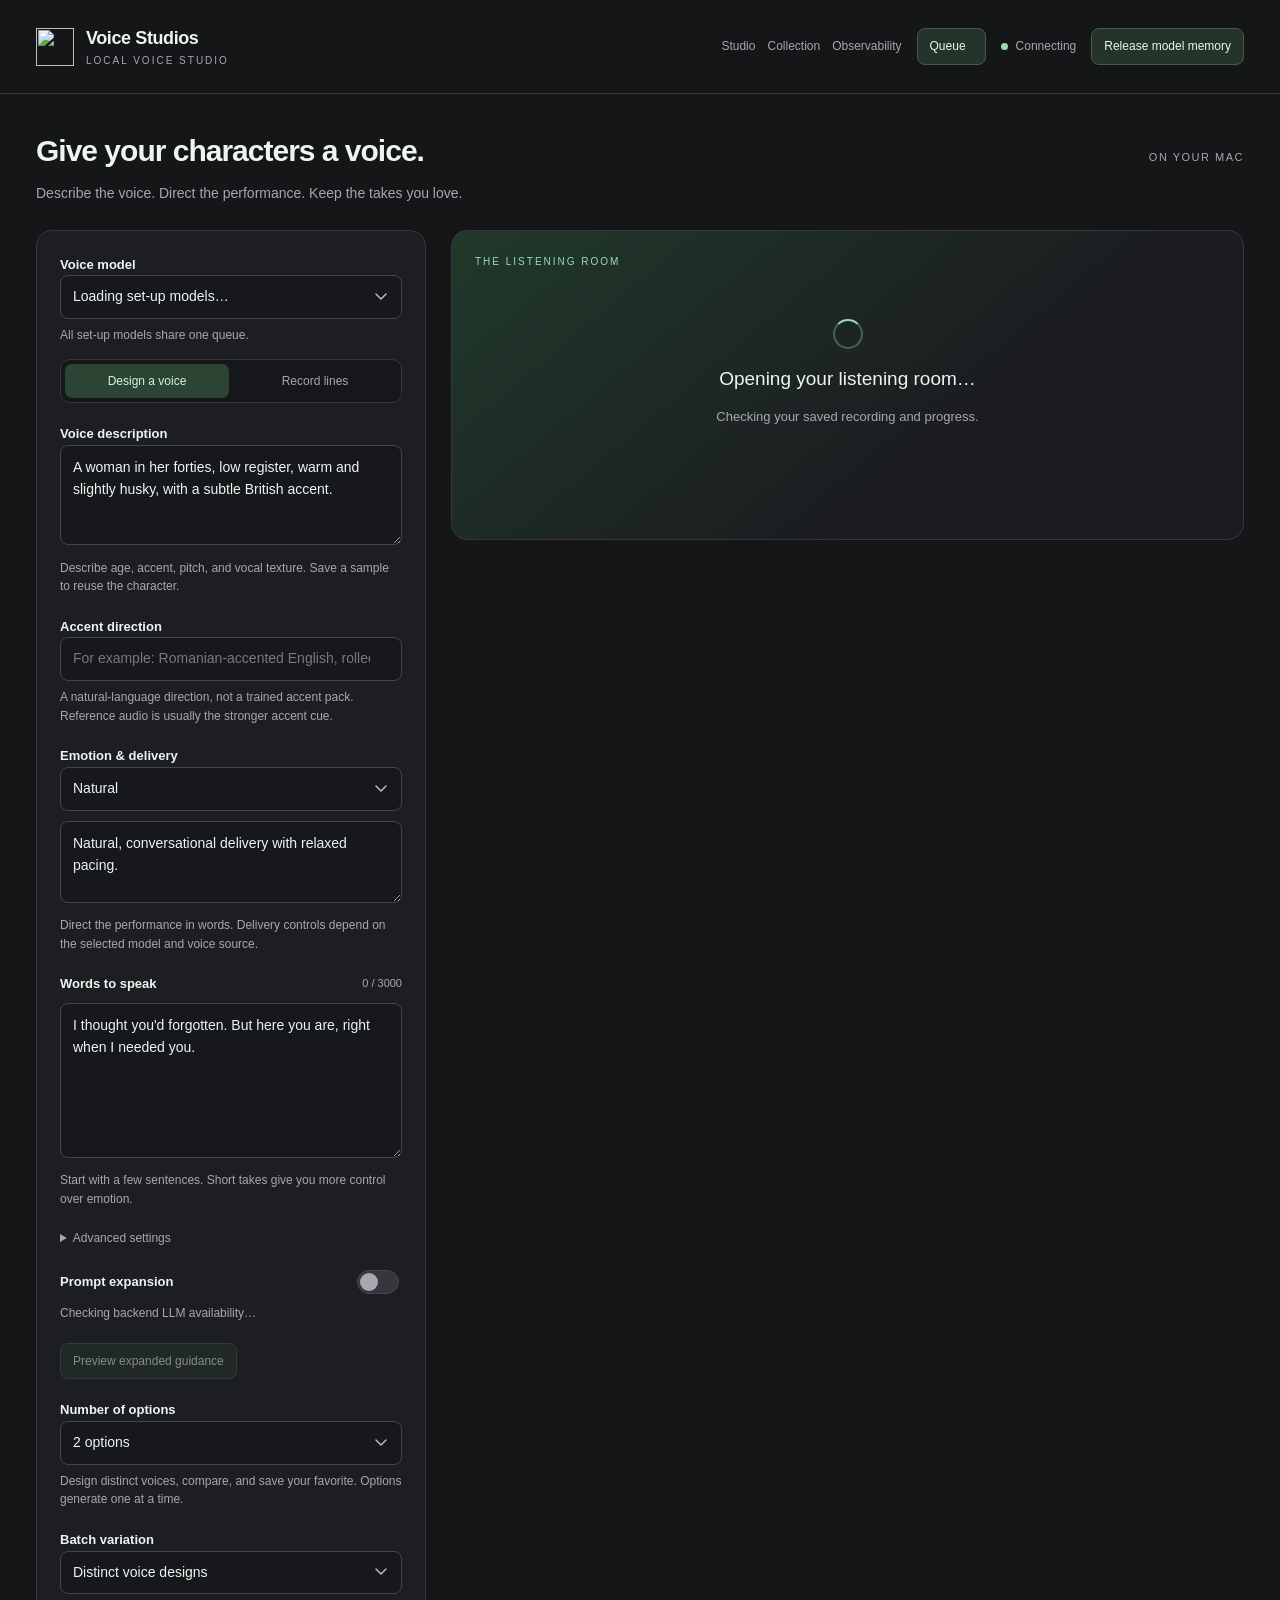
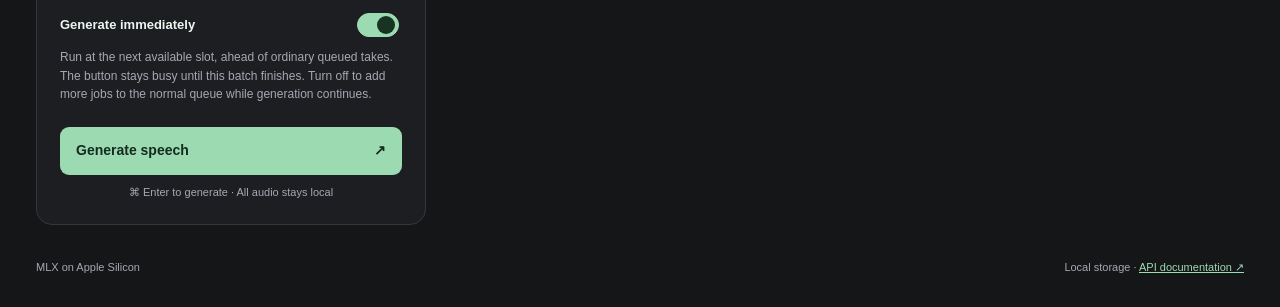
==== ui/index.html @ efd0dd09 "Visually distinguish deleted Collection entries" ====
<!doctype html>
<html lang="en">
<head>
<meta charset="utf-8"><meta name="viewport" content="width=device-width,initial-scale=1">
<meta name="color-scheme" content="dark"><title>Studio · Voice Studios</title>
<meta name="application-name" content="Voice Studios"><meta name="apple-mobile-web-app-title" content="Voice Studios">
<meta name="theme-color" content="#151617">
<link rel="icon" type="image/svg+xml" href="/assets/icon.svg">
<link rel="icon" sizes="16x16 32x32 48x48" href="/favicon.ico">
<link rel="apple-touch-icon" sizes="180x180" href="/apple-touch-icon.png">
<style>
:root{--bg:#151617;--panel:#1d1e21;--line:#36373d;--muted:#a7a7b3;--text:#edf5f0;--accent:#9cdbb2;--sub:#24342b;color-scheme:dark}*{box-sizing:border-box}body{margin:0;background:var(--bg);color:var(--text);font:14px/1.55 -apple-system,BlinkMacSystemFont,"Segoe UI",sans-serif}button,input,select,textarea{font:inherit}button,a{touch-action:manipulation}button{cursor:pointer}button:disabled{opacity:.5;cursor:wait}button:focus-visible,input:focus-visible,select:focus-visible,textarea:focus-visible,a:focus-visible{outline:2px solid var(--accent);outline-offset:3px}header{max-width:1400px;padding:25px 36px;margin:auto;border-bottom:1px solid var(--line);display:flex;align-items:center;justify-content:space-between;gap:15px}.brand{display:flex;align-items:center;gap:12px}.mark{height:38px;width:38px;flex-shrink:0;display:block}.brand strong{font-size:18px;letter-spacing:-.4px}.brand small{display:block;color:var(--muted);font-size:10px;letter-spacing:2px;text-transform:uppercase}.top-actions{display:flex;align-items:center;gap:15px}.status{color:var(--muted);font-size:12px}.status:before{content:'';display:inline-block;width:7px;height:7px;background:var(--accent);border-radius:50%;margin-right:8px}.status[data-offline=true]:before{background:#f09b9b}main{max-width:1400px;padding:34px 36px;margin:auto}.intro{display:flex;justify-content:space-between;align-items:baseline;margin-bottom:25px}h1{margin:0;font-size:30px;font-weight:550;letter-spacing:-1px}.intro p{margin:8px 0 0;color:var(--muted)}.tag{font-size:11px;color:var(--muted);letter-spacing:1.5px;text-transform:uppercase}.layout{display:grid;grid-template-columns:390px minmax(0,1fr);gap:25px;align-items:start}.panel{background:var(--panel);border:1px solid var(--line);border-radius:16px;padding:23px}.label{display:flex;align-items:center;justify-content:space-between;margin:0 0 9px}label,.label strong{font-weight:550;font-size:13px}.hint{font-size:12px;color:var(--muted);margin:7px 0 0}.field{margin-top:20px}input,select,textarea{width:100%;border:1px solid #45454e;background:#17181b;border-radius:8px;padding:10px 12px;color:var(--text)}textarea{resize:vertical;line-height:1.6;min-height:100px}textarea::placeholder,input::placeholder{color:#777785}.tabs{display:flex;gap:4px;padding:4px;background:#16171a;border:1px solid var(--line);border-radius:10px;margin-bottom:20px}.tabs button{flex:1;border:0;border-radius:7px;background:none;color:var(--muted);padding:8px 5px;font-size:12px}.tabs button[aria-selected=true]{background:#2b4434;color:#d5f4df}.two{display:grid;grid-template-columns:1fr 1fr;gap:13px}.primary{border:0;background:var(--accent);color:#152b1e;font-weight:650;border-radius:9px;padding:13px 16px;width:100%;margin-top:23px;display:flex;justify-content:space-between}.primary:hover:not(:disabled){background:#b4eac5}.secondary{border:1px solid #425d4c;background:var(--sub);color:var(--text);border-radius:8px;padding:8px 12px;font-size:12px;text-decoration:none;display:inline-block}.secondary:hover:not(:disabled){background:#314a3b}.plain{border:0;background:none;color:var(--accent);font-size:12px;padding:0}.tiny{font-size:11px;color:var(--muted)}summary{cursor:pointer;color:var(--muted);font-size:12px;margin-top:20px}details .two{margin-top:14px}.reference{padding:14px;border:1px dashed #5c7665;border-radius:10px}.reference input{padding:5px;margin-top:10px}audio{width:100%;height:40px}.reference audio{margin-top:10px}.reference .secondary{margin-top:10px}.error{margin:16px 0 0;padding:12px;background:#38252a;border:1px solid #835464;border-radius:8px;color:#ffd1dc;font-size:13px;overflow-wrap:anywhere}.output{background:linear-gradient(140deg,#21392b,#1b1c20 65%);min-height:310px;position:relative;overflow:hidden}.output-top{display:flex;justify-content:space-between;gap:15px;align-items:center}.eyebrow{font-size:10px;text-transform:uppercase;letter-spacing:2px;color:var(--accent)}h2{font-size:20px;font-weight:500;letter-spacing:-.4px;margin:8px 0}.empty{text-align:center;padding:55px 10px 30px}.empty .symbol{color:var(--accent);font-size:43px;letter-spacing:3px}.empty p{max-width:340px;margin:8px auto;color:var(--muted);font-size:13px}canvas{width:100%;height:110px;display:block;margin-top:14px}.result-meta{font-size:12px;color:var(--muted);margin-top:12px;display:flex;justify-content:space-between;gap:12px;flex-wrap:wrap}.result-tools{display:flex;gap:10px;flex-wrap:wrap;margin-top:16px}.save-row{display:flex;gap:8px;margin-top:18px;padding-top:18px;border-top:1px solid var(--line)}.save-row input{flex:1;min-width:0}.path{font:10px/1.6 ui-monospace,monospace;color:var(--muted);overflow-wrap:anywhere;margin:14px 0 0}.working{padding:50px 20px;text-align:center}.working strong{display:block;font-size:19px;font-weight:500;margin-top:15px}.working p{font-size:13px;color:var(--muted)}.spinner{height:30px;width:30px;border:2px solid #42644e;border-top-color:var(--accent);border-radius:50%;margin:auto;animation:spin 1s linear infinite}@keyframes spin{to{transform:rotate(360deg)}}.library{margin-top:23px}.section-top{display:flex;justify-content:space-between;align-items:center;gap:15px}.section-top h2{margin:0}.section-top .tabs{margin:0;width:220px}.search{margin:17px 0}.cards{display:grid;gap:12px;max-height:700px;overflow:auto}.card{padding:16px;border:1px solid var(--line);border-radius:10px;background:#191a1d}.card-title{display:flex;justify-content:space-between;gap:12px}.card strong{font-size:13px;font-weight:550}.card p{color:var(--muted);font-size:12px;margin:7px 0;white-space:pre-wrap;overflow-wrap:anywhere}.card audio{margin-top:8px}.card-actions{display:flex;gap:8px;flex-wrap:wrap;margin-top:10px}.notice{color:#edc59a;font-size:12px;margin-top:12px}.shortcut{text-align:center;font-size:11px;color:var(--muted);margin:9px 0 0}footer{max-width:1400px;margin:auto;padding:0 36px 30px;color:var(--muted);font-size:11px;display:flex;justify-content:space-between;gap:16px}footer a{color:var(--accent)}[hidden]{display:none!important}.sr-only{position:absolute;width:1px;height:1px;overflow:hidden;clip-path:inset(50%)}@media(max-width:1000px){.layout{grid-template-columns:330px minmax(0,1fr)}main{padding:28px 22px}.panel{padding:20px}header{padding:22px}.tag{display:none}}@media(max-width:720px){.layout{grid-template-columns:1fr}.intro{display:block}header{flex-wrap:wrap}.top-actions{gap:10px}h1{font-size:27px}main{padding:25px 16px}.section-top{flex-wrap:wrap}.section-top .tabs{width:100%}.save-row{flex-wrap:wrap}.save-row input{flex-basis:100%}footer{padding:0 18px 25px;flex-direction:column}.cards{max-height:none}}@media(prefers-reduced-motion:reduce){.spinner{animation:none}}

.library-filters{display:grid;grid-template-columns:1fr 1fr;gap:12px;margin-bottom:16px}.library-filters label{display:block;font-size:11px;color:var(--muted);margin-bottom:5px}.tag-list{display:flex;flex-wrap:wrap;gap:6px;margin:10px 0}.tag-chip{border:1px solid #42664e;border-radius:20px;background:#263e2e;color:#c7efd5;padding:3px 9px;font-size:11px;max-width:100%;overflow-wrap:anywhere}.pagination{display:flex;justify-content:space-between;align-items:center;gap:12px;margin-top:16px}.pagination .secondary:disabled{cursor:default}.catalog-count{color:var(--muted);font-size:12px;margin:0 0 12px}.voice-editor{width:min(540px,calc(100vw - 32px));background:var(--panel);color:var(--text);border:1px solid #4c6956;border-radius:16px;padding:26px;max-height:90vh;overflow:auto}.voice-editor::backdrop{background:#09090cc7;backdrop-filter:blur(4px)}.voice-editor h2{margin-top:0}.voice-editor label{display:block;margin:18px 0 7px}.voice-editor textarea{min-height:115px}.dialog-actions{display:flex;justify-content:flex-end;gap:10px;margin-top:23px}.dialog-actions .primary{width:auto;margin:0}.voice-editor .hint{margin-top:8px}.voice-notice{color:var(--accent);font-size:12px;margin:10px 0}.library-description{white-space:pre-wrap}.header-links{display:flex;gap:12px;align-items:center}.header-links a{font-size:12px;color:var(--muted);text-decoration:none}.header-links a:hover{color:var(--accent)}@media(max-width:720px){.library-filters{grid-template-columns:1fr}.header-links{display:none}}

.recording-return{max-width:1328px;width:calc(100% - 72px);margin:20px auto 0;border:1px solid #3c5145;border-radius:12px;background:#1d2922;padding:13px 16px;display:flex;align-items:center;justify-content:space-between;gap:16px}.recording-return-copy{min-width:0}.recording-return-heading{display:flex;align-items:center;gap:8px;font-weight:550;font-size:13px}.recording-return-heading:before{content:'';width:7px;height:7px;border-radius:50%;background:var(--accent);flex-shrink:0}.recording-return[data-active=true] .recording-return-heading:before{animation:recording-pulse 1.8s ease-in-out infinite}.recording-return p{font-size:12px;color:var(--muted);margin:4px 0 0;overflow-wrap:anywhere}.recording-return .secondary{white-space:nowrap;min-height:40px;display:inline-flex;align-items:center}.recording-return[data-connection=reconnecting]{border-color:#736449}.recording-return[data-connection=reconnecting] .recording-return-heading:before{background:#edc59a}#listening-room{scroll-margin-top:20px}#recording-connection{display:flex;align-items:center;flex-wrap:wrap;gap:8px;line-height:1.6}#recording-reconnect{color:var(--accent);text-decoration:underline;text-underline-offset:3px;padding:6px}#recording-away-hint{margin:10px 0 0}.candidate-grid button[aria-pressed=true]{background:#365442;border-color:#8dba9c;color:#dcf5e5}@keyframes recording-pulse{50%{opacity:.35}}@media(max-width:1000px){.recording-return{width:calc(100% - 44px)}}@media(max-width:720px){.recording-return{width:calc(100% - 32px);padding:12px;gap:12px;align-items:flex-start;flex-wrap:wrap}.recording-return .secondary{min-height:44px}.recording-return-copy{flex:1 1 210px}}@media(prefers-reduced-motion:reduce){.recording-return[data-active=true] .recording-return-heading:before{animation:none}}
</style><script>document.documentElement.dataset.page=location.pathname.startsWith('/observability')?'observability':location.pathname.startsWith('/collection')?'collection':'studio';</script>
<style>
html[data-page="studio"] #voice-catalog,html[data-page="collection"] #studio-layout{display:none}
html[data-page="observability"] #studio-layout,html[data-page="observability"] #voice-catalog,html[data-page="observability"] main>.intro{display:none}
html[data-page="collection"] #voice-catalog{margin-top:0}
html[data-page="collection"] #cards{max-height:none;grid-template-columns:repeat(auto-fill,minmax(320px,1fr))}
.header-links a[aria-current="page"]{color:var(--accent)}
.collection-heading{display:flex;align-items:center;gap:24px;min-width:0}
.collection-upload{width:auto;margin:0;display:inline-flex;align-items:center;justify-content:center;gap:8px;padding:10px 14px;min-height:42px;font-size:13px;flex-shrink:0}
.collection-upload svg{width:18px;height:18px;flex:none}
@media(max-width:720px){.collection-toolbar{display:grid;grid-template-columns:minmax(0,1fr) auto;gap:14px 10px}.collection-heading{display:contents}.collection-heading .tabs{grid-column:1 / -1;grid-row:2;width:100%}.collection-upload{grid-column:2;grid-row:1;min-height:44px;padding:10px 12px}}
.queue-dialog{width:min(1180px,calc(100vw - 32px));height:80vh;max-height:80vh;height:80dvh;max-height:80dvh;margin:auto}
.queue-dialog[open]{display:flex;flex-direction:column}
.queue-dialog> :not(#queue-entries){flex-shrink:0}
#queue-entries{flex:1;min-height:0;max-height:none;overflow-y:auto;overscroll-behavior:contain;align-content:start;gap:8px}
.queue-entry{position:relative;display:grid;grid-template-columns:20px minmax(0,1fr) max-content;gap:6px 8px;align-items:center;padding:8px}
.queue-entry-content{min-width:0;overflow-wrap:anywhere;line-height:1.3}
.queue-entry-content strong{font-size:12px}
.queue-entry-content p,.queue-entry-content .hint{margin:2px 0 0;line-height:1.35}
.queue-entry-content .error{padding:6px}
.queue-actions{grid-column:3;margin:0;gap:6px;flex-direction:row;align-items:center;justify-content:flex-end;flex-wrap:nowrap}
.queue-dialog .secondary{display:inline-flex;align-items:center;justify-content:center;gap:6px;padding:8px;border-color:#414747;background:#25292a;color:#cbd1ce}
.queue-dialog .secondary:hover:not(:disabled){border-color:#59625f;background:#2e3433;color:#edf2ef}
.queue-icon{width:14px;height:14px;flex:none;display:block;color:#a4afaa}
#open-queue{display:inline-flex;align-items:center;gap:7px}
.queue-actions .secondary{flex:0 0 auto;width:auto;min-width:92px;height:32px;padding:2px 6px;gap:6px;border-radius:6px;line-height:1.1;text-align:center;white-space:nowrap}
.queue-actions .secondary span{min-width:0}
.queue-actions .queue-monitor{background:#203044;border-color:#3a526c;color:#c1d1e0}
.queue-actions .queue-monitor:hover:not(:disabled){background:#293d54;border-color:#536f8c;color:#dce8f4}
.queue-actions .queue-monitor .queue-icon{color:#a4bcd3}
.queue-actions .queue-run-now{background:#25372d;border-color:#405e4b;color:#c4d7ca}
.queue-actions .queue-run-now:hover:not(:disabled){background:#304737;border-color:#597962;color:#dfede3}
.queue-actions .queue-run-now .queue-icon{color:#acc6b3}
.queue-actions .queue-remove{background:#3b292e;border-color:#69434b;color:#dfc4cb}
.queue-actions .queue-remove:hover:not(:disabled){background:#4d353c;border-color:#885b65;color:#f1dce2}
.queue-actions .queue-remove .queue-icon{color:#cba8af}
.queue-drag-handle{display:grid;place-items:center;border:0;border-radius:6px;background:transparent;color:var(--muted);font-size:24px;line-height:1;padding:2px 0;cursor:grab;touch-action:none;align-self:center}
.queue-drag-handle:hover,.queue-drag-handle:focus-visible{color:var(--accent);background:var(--sub)}
.queue-dragging{user-select:none}.queue-dragging .queue-drag-handle{cursor:grabbing}.queue-moving{opacity:.5}
.queue-entry[data-drop]:before{content:"";position:absolute;left:0;right:0;height:3px;border-radius:3px;background:var(--accent);pointer-events:none}
.queue-entry[data-drop=before]:before{top:0}.queue-entry[data-drop=after]:before{bottom:0}
.queue-dialog .library-filters .help-label-row{margin-top:0}
@media(max-width:720px){.queue-entry{grid-template-columns:20px minmax(0,1fr)}.queue-actions{grid-column:2;width:100%;flex-wrap:wrap}.queue-actions .secondary{min-width:0;font-size:11px;gap:5px;padding:2px 5px}}

.expansion-switch{display:flex;align-items:center;justify-content:space-between;gap:12px}.expansion-switch input{appearance:none;flex:none;width:42px;height:24px;padding:2px;border-radius:20px;background:var(--line);cursor:pointer}.expansion-switch input:before{content:"";display:block;width:18px;height:18px;border-radius:50%;background:var(--muted);transition:transform .15s}.expansion-switch input:checked{background:var(--accent);border-color:var(--accent)}.expansion-switch input:checked:before{transform:translateX(17px);background:#173321}.expansion-switch input:disabled{opacity:.5;cursor:default}@media(prefers-reduced-motion:reduce){.expansion-switch input:before{transition:none}}
.expansion-details{margin-top:16px;padding:14px;border:1px solid var(--line);border-radius:9px;background:#191a1d}.expansion-details>summary{cursor:pointer;color:var(--accent);font-weight:550}.expanded-guidance{color:var(--muted);white-space:pre-wrap;overflow-wrap:anywhere;font-size:13px;line-height:1.65}.expansion-content details{font-size:12px;color:var(--muted)}
.candidate-grid{display:grid;grid-template-columns:repeat(auto-fit,minmax(240px,1fr));gap:12px;margin:15px 0 22px}.candidate-grid .card[data-selected=true]{border-color:var(--accent)}#candidate-results{margin-top:20px}#candidate-results h2{font-size:18px}#candidate-summary{margin-bottom:10px}
@media(max-width:720px){.header-links{display:flex}.top-actions{flex-wrap:wrap}.queue-dialog{padding:18px}html[data-page="collection"] #cards{grid-template-columns:1fr}}

select{appearance:none;-webkit-appearance:none;padding-right:38px;background-image:url("data:image/svg+xml,%3Csvg xmlns='http://www.w3.org/2000/svg' width='12' height='8' viewBox='0 0 12 8'%3E%3Cpath d='m1 1 5 5 5-5' fill='none' stroke='%23b6b8c2' stroke-width='1.5' stroke-linecap='round' stroke-linejoin='round'/%3E%3C/svg%3E");background-repeat:no-repeat;background-position:right 14px center;background-size:12px 8px}
@media(forced-colors:active){select{appearance:auto;background-image:none}}
input:not([type="checkbox"]):disabled,textarea:disabled,select:disabled{background-color:#34373d;border-color:#656a74;color:#c6cbd3;-webkit-text-fill-color:#c6cbd3;opacity:1;cursor:not-allowed}
input:disabled::placeholder,textarea:disabled::placeholder{color:#aeb5c0;opacity:1}
.generation-elapsed{font-variant-numeric:tabular-nums;color:var(--accent);margin:14px 0}
.transcript-actions{display:flex;align-items:center;flex-wrap:wrap;gap:8px;margin-top:10px}.transcript-actions .hint{margin:0}
#delivery-field>.control-stack:empty{display:none}
#form .control-stack{display:grid;gap:16px}
#form .control-field{display:grid;gap:6px;min-width:0}
#form .control-field>.help-label-row{margin-bottom:0}
#form .control-field>.hint{margin-top:0}
#form .preset-actions{display:flex;flex-wrap:wrap;gap:8px}
#form .preset-actions>.control-field{width:100%}
#form .control-stack:empty,#form .preset-actions:empty,#form p.hint:empty{display:none}
#form .voice-library-actions{display:flex;flex-wrap:wrap;gap:10px 14px;margin:16px 0 20px}#form .voice-library-actions a{color:var(--accent);font-size:12px;text-decoration:none}#form .record-source-field{margin-bottom:20px}#structured-delivery-heading{margin-bottom:20px}#structured-delivery-heading h3{margin:0;font-size:13px;font-weight:550}
#form .sampling-fields{margin-top:14px}
#performance-controls>details>summary{margin-top:0}
.control-picker{position:relative;min-width:0}.control-picker input{padding-right:40px}.control-picker-toggle{position:absolute;right:4px;top:4px;bottom:4px;width:32px;border:0;background:transparent;color:var(--muted);border-radius:6px;cursor:pointer;font-size:18px}.control-picker-toggle:hover{color:var(--text);background:#303931}.control-picker-options{position:absolute;z-index:30;top:calc(100% + 4px);left:0;right:0;list-style:none;margin:0;padding:5px;background:#252a28;border:1px solid #56645c;border-radius:8px;max-height:210px;overflow-y:auto;box-shadow:0 8px 24px #0007}.control-picker-options li{padding:8px 10px;font-size:12px;border-radius:4px;cursor:pointer;overflow-wrap:anywhere}.control-picker-options li[aria-selected="true"],.control-picker-options li[role="option"]:hover{background:#354a3c;color:#e4f4e9}.control-picker-options .control-picker-empty{color:var(--muted);cursor:default}.control-suggest{justify-self:start}.control-picker input[aria-invalid="true"]{border-color:#8c7955}
.immediate-switch{margin:16px 0 8px}.button-spinner{display:inline-block;width:14px;height:14px;border:2px solid currentColor;border-right-color:transparent;border-radius:50%;animation:spin 1s linear infinite}@media(prefers-reduced-motion:reduce){.button-spinner{animation:none}}
#form>.tabs{margin-top:14px}
#form .two{grid-template-columns:repeat(2,minmax(0,1fr));align-items:start}
#form .two>div{min-width:0}
#emotion-vector-fields{display:grid;grid-template-columns:repeat(2,minmax(0,1fr));gap:14px;margin-top:10px}
#index-audio-options,#index-vector-options,#rendered-preview-field{margin-top:16px}
#license-notice{margin-bottom:16px}
@media(max-width:420px){#form .two{grid-template-columns:1fr}}

.help-label-row{display:flex;align-items:center;gap:5px;margin-bottom:6px;min-width:0;min-height:20px}
.help-label-row>label{margin:0!important;min-width:0}
.help-toggle-row{margin-top:12px}.help-toggle-row>label{flex:1}
.label>.help-label-row{margin-bottom:0}
.voice-editor .help-label-row{margin:18px 0 7px}
.library-filters .help-label-row{margin-bottom:5px}
.help-trigger{position:relative;display:inline-flex;align-items:center;justify-content:center;flex:none;width:18px;height:18px;padding:0;border:1px solid #737580;border-radius:50%;background:transparent;color:#b6b8c2;font-size:10px;font-weight:600;line-height:1;cursor:help}
.help-trigger:after{content:"";position:absolute;inset:-4px;border-radius:50%}
.help-trigger:hover,.help-trigger[aria-expanded=true]{color:#edf0f5;border-color:#b6b8c2;background:#303239}
.tabs button[aria-disabled=true]{opacity:.45;cursor:not-allowed}
.control-help{position:fixed;inset:auto;margin:0;width:max-content;max-width:min(330px,calc(100vw - 24px));max-height:calc(100dvh - 24px);overflow:auto;padding:12px 14px;border:1px solid #626570;border-radius:9px;background:#292b31;color:#f0f1f5;box-shadow:0 8px 30px #0007;font-size:12px;font-weight:400;line-height:1.6;white-space:normal;overflow-wrap:anywhere;z-index:10000}
@media(pointer:coarse){.help-trigger:after{inset:-5px}}
.brand{color:var(--text);text-decoration:none}.brand:focus-visible{outline:2px solid var(--accent);outline-offset:6px;border-radius:6px}.collection-options{margin:0 0 16px}.collection-options>label,.collection-options .help-toggle-row label{display:inline-flex;align-items:center;gap:8px}.collection-options input{width:auto;margin:0}.secondary.danger{background:#453039;border-color:#795360;color:#f0d6dd}.secondary.danger:hover:not(:disabled){background:#533941;border-color:#996d7b}#collection-delete-target{overflow-wrap:anywhere;white-space:pre-wrap}

.collection-filters{display:grid;grid-template-columns:50% minmax(0,1fr) 166px 124px;gap:12px;margin:20px 0 14px;align-items:end}
.collection-filters>div,.voice-filter-fields>div{min-width:0}
.voice-filter-fields{display:contents}
.collection-filters label{display:block;color:var(--muted);font-size:12px;margin:0}
.collection-filters .help-label-row{margin:0 0 6px;gap:5px}
.collection-options .help-toggle-row{justify-content:flex-start;gap:6px;margin-top:0}.collection-options .help-toggle-row>label{flex:0 1 auto}.collection-options .collection-deleted-switch{gap:10px}.collection-options .collection-deleted-switch input{width:42px;margin:0}
.collection-filters input,.collection-filters select,.tag-select{height:44px;font-size:13px}
.collection-filters[data-history=true]{grid-template-columns:minmax(0,1fr) 124px}
.collection-tags{position:relative}
.card[data-deleted=true]{background:#211e21;border-color:#6c5660;border-style:dashed}
.card[data-deleted=true] .card-title strong{color:#d4cbd0}
.card[data-deleted=true] .tag-chip{background:#2c292d;border-color:#58505a;color:#ccc3ce}
.deleted-badge{display:inline-flex;align-items:center;gap:5px;margin-bottom:10px;padding:3px 8px;border:1px solid #775360;border-radius:5px;background:#3c2b32;color:#f0cdd9;font-size:11px;font-weight:600;line-height:1.4}
.deleted-badge .queue-icon{width:12px;height:12px;color:currentColor}
.tag-select{display:flex;align-items:center;justify-content:space-between;gap:10px;width:100%;border:1px solid #45454e;border-radius:8px;background:#17181b;color:var(--text);padding:10px 14px 10px 12px;text-align:left}
.tag-select:hover{border-color:#68756d}.tag-select[aria-expanded=true]{border-color:var(--accent)}
#tag-filter-summary{overflow:hidden;text-overflow:ellipsis;white-space:nowrap;min-width:0}.tag-select svg{flex:none;color:#b6b8c2}
.tag-options{position:absolute;z-index:35;top:calc(100% + 6px);left:0;width:min(300px,calc(100vw - 72px));max-height:320px;overflow:auto;padding:8px;background:#252a28;border:1px solid #56645c;border-radius:9px;box-shadow:0 10px 30px #0007}
.tag-options-heading{display:flex;align-items:center;justify-content:space-between;gap:12px;padding:5px 6px 9px;color:var(--muted);font-size:11px;border-bottom:1px solid var(--line);margin-bottom:5px}
.tag-options-heading button{padding:4px;flex:none}.tag-options-heading button:disabled{cursor:default}
.tag-options label{display:flex;align-items:center;gap:9px;padding:9px 7px;border-radius:5px;cursor:pointer;color:var(--text);font-size:13px;font-weight:400}
.tag-options label:hover,.tag-options label:focus-within{background:#354a3c}
.tag-options input[type=checkbox]{width:16px;height:16px;margin:0;flex:none;accent-color:var(--accent)}
#tag-search{width:100%;height:38px;margin:3px 0 5px;padding:8px 10px}
.tag-options label span{min-width:0;overflow-wrap:anywhere}.tag-options label small{margin-left:auto;color:var(--muted);font-size:11px}
.tag-options .hint{margin:8px}
@media(max-width:900px){.collection-filters{grid-template-columns:minmax(0,1fr) 166px 124px}.collection-search{grid-column:1 / -1}.collection-filters[data-history=true] .collection-search{grid-column:auto}}
@media(max-width:560px){.collection-filters{grid-template-columns:repeat(2,minmax(0,1fr))}.collection-page-size{width:124px}.collection-filters[data-history=true]{grid-template-columns:minmax(0,1fr) 100px}.collection-filters[data-history=true] .collection-search{grid-column:1 / -1}.collection-filters[data-history=true] .collection-page-size{grid-column:1 / -1}}
</style>
<!-- page-assets -->
</head>
<body>
<header><a class="brand" id="brand-home" href="/" aria-label="Voice Studios home"><img class="mark" src="/assets/icon.svg" width="38" height="38" alt="" aria-hidden="true"><div><strong id="brand-name">Voice Studios</strong><small>Local voice studio</small></div></a><div class="top-actions"><nav class="header-links" aria-label="Studio navigation"><a href="/" id="studio-link">Studio</a><a href="/collection" id="catalog-link">Collection</a><a href="/observability" id="observability-link">Observability</a></nav><button type="button" class="secondary" id="open-queue" aria-haspopup="dialog">Queue <span id="queue-badge"></span></button><span class="status" id="status">Connecting</span><button class="secondary" id="unload">Release model memory</button></div></header>
<aside id="recording-return" class="recording-return" aria-label="Current recording" hidden><div class="recording-return-copy"><div class="recording-return-heading" id="recording-return-heading" role="status"></div><p><span id="recording-return-detail"></span><span id="recording-return-elapsed" aria-live="off"></span></p></div><a id="recording-return-link" class="secondary" href="/">Return to recording ↗</a></aside>
<main><div class="intro"><div><h1 id="page-title">Give your characters a voice.</h1><p id="page-description">Describe the voice. Direct the performance. Keep the takes you love.</p></div><span class="tag" id="model-badge">On your Mac</span></div>
<p id="queue-service-notice" class="notice" role="status" hidden></p>
<aside id="license-notice" class="notice" hidden><p id="license-text"></p><a id="license-link" target="_blank" rel="noopener">Read model license</a></aside><p class="error" id="page-error" role="alert" hidden></p><!-- page-content --><div class="layout" id="studio-layout"><form id="form" class="panel" inert aria-busy="true">
<label for="voice-model">Voice model</label><select id="voice-model" title="Model for new requests. Queued jobs keep their own model; switching happens between complete batches."><option value="">Loading set-up models…</option></select><p class="hint" id="voice-model-hint">All set-up models share one queue.</p><div class="tabs" role="tablist" aria-label="Studio task"><button id="design-tab" type="button" role="tab" data-mode="design" aria-selected="true" aria-controls="design-panel">Design a voice</button><button id="record-tab" type="button" role="tab" data-mode="record" aria-selected="false" aria-controls="record-panel">Record lines</button></div>
<section id="design-panel" role="tabpanel" aria-labelledby="design-tab"><label for="description">Voice description</label><textarea id="description" maxlength="1500" placeholder="A woman in her forties, low register, warm and slightly husky, with a subtle British accent.">A woman in her forties, low register, warm and slightly husky, with a subtle British accent.</textarea><p class="hint">Describe age, accent, pitch, and vocal texture. Save a sample to reuse the character.</p></section>
<section id="record-panel" role="tabpanel" aria-labelledby="record-tab" hidden><div class="record-source-field"><label for="record-source">Voice source</label><select id="record-source"><option value="saved">Saved voice</option><option value="upload">Upload reference audio</option></select></div><section id="saved-panel" hidden><label for="voice">Choose a character</label><select id="voice"><option value="">Choose a saved voice…</option></select><p class="hint" id="voice-hint">Save a generated take below to build your voice library.</p><div class="voice-library-actions"><a class="plain" id="browse-voices" href="/collection?tab=voices" target="_blank" rel="noopener">Browse voice catalog ↗</a><button type="button" class="plain" id="upload-saved-voice">Upload voice to Collection</button></div><audio id="voice-preview" controls preload="none" hidden></audio></section>
<section id="upload-panel" hidden><div class="reference"><label for="reference">Choose a voice reference</label><p class="hint">5–15 seconds of clean speech works best. WAV, FLAC, or MP3; 1–30 seconds, up to 25 MB.</p><input id="reference" type="file" accept="audio/*"><p class="hint" id="reference-info"></p><audio id="reference-preview" controls hidden></audio><button type="button" class="secondary" id="save-reference" hidden>Save reference to voice library</button></div></section>
<section id="preset-panel" hidden><label for="preset-voice">Expressive preset voice</label><select id="preset-voice"></select><p class="hint">Qwen CustomVoice keeps a built-in speaker while following emotion and accent directions. Save a generated take to reuse its recording.</p><div class="field" id="steering-field" hidden><label for="steering-emotion">Emotion steering · experimental</label><select id="steering-emotion"><option value="">Off · prompt direction only</option></select><div class="field" id="steering-strength-field" hidden><label for="steering-strength">Steering strength</label><input type="number" id="steering-strength" min="0" max="12" step="1" value="8"></div><p class="hint">Adds a learned emotion direction inside the model. Higher strengths can alter timbre or pronunciation. Available for preset voices; evaluate by listening.</p></div></section>
<div class="field" id="reference-options" hidden><div id="clone-mode-field" hidden><label for="clone-mode">Reference conditioning</label><select id="clone-mode"><option value="auto" selected>Auto · follow recorded performance when transcribed</option><option value="reference">Voice reference · flexible delivery</option><option value="combined">Combined identity + performance</option><option value="continuation">Continue performance · transcript required</option></select><p class="hint">Combined uses this same recording for identity and performance; continuation uses its recorded context. Both require exact words and disable new directions. Save named same-speaker mood variants in the library; audition their accent first.</p></div><div class="field" id="transcript-field"><label for="ref-text" id="ref-text-label">Exact reference transcript (optional)</label><textarea id="ref-text" maxlength="3000" placeholder="Words spoken in this recording; leave blank to use the saved transcript"></textarea><p class="hint" id="transcript-hint">An exact transcript improves Qwen cloning. Without one, Qwen uses speaker embedding mode.</p><div class="transcript-actions" id="transcript-actions" hidden><button type="button" class="secondary" id="save-transcript">Save transcript to voice</button><span class="hint" id="transcript-status" role="status"></span></div></div></div>
</section><div class="field" id="accent-direction-field"><label for="accent">Accent direction</label><input id="accent" aria-describedby="accent-hint" maxlength="500" list="accent-options" placeholder="For example: Romanian-accented English, rolled r’s, clipped vowels"><datalist id="accent-options"><option value="Romanian-accented English, rolled r’s, firm consonants and clipped vowels"><option value="Cultured British English"><option value="Natural American English"><option value="Australian English"><option value="Irish-accented English"><option value="Scottish-accented English"></datalist><p class="hint" id="accent-hint">A natural-language direction, not a trained accent pack. Reference audio is usually the stronger accent cue.</p></div>
<div class="field" id="delivery-field"><div id="structured-delivery-heading" hidden><h3>Emotion &amp; delivery</h3><p id="structured-delivery-subtitle" class="hint"></p></div><div id="emotion-direction-field"><label for="emotion-preset">Emotion & delivery</label><select id="emotion-preset" aria-describedby="emotion-hint"><option value="natural">Natural</option><option value="joy">Joy & excitement</option><option value="sadness">Sadness</option><option value="anger">Anger</option><option value="fear">Fear</option><option value="relief">Relief</option><option value="sarcasm">Dry sarcasm</option><option value="whisper">Intimate whisper</option><option value="custom">Custom direction</option></select><textarea class="field" id="emotion" aria-label="Performance direction" aria-describedby="emotion-hint" maxlength="1000" style="min-height:82px;margin-top:10px" placeholder="Quiet disappointment, speaking slowly, trying to hold back tears.">Natural, conversational delivery with relaxed pacing.</textarea><p class="hint" id="emotion-hint">Direct the performance in words. Delivery controls depend on the selected model and voice source.</p></div><div class="control-stack" id="performance-controls"></div></div><p class="hint" id="recorded-accent-hint" hidden></p>
<div class="field"><div class="label"><label for="text">Words to speak</label><span class="tiny" id="count">0 / 3000</span></div><textarea id="text" maxlength="3000" style="min-height:155px" required placeholder="Write a line for your character…">I thought you'd forgotten. But here you are, right when I needed you.</textarea><p class="hint">Start with a few sentences. Short takes give you more control over emotion.</p></div>
<p id="performance-guidance" class="hint"></p><div class="field preset-actions" id="backend-presets"></div><div class="field control-stack" id="backend-settings"></div><div class="field" id="index-emotion" hidden><label for="index-emotion-mode">Emotion source</label><select id="index-emotion-mode"><option value="follow">Follow recording</option><option value="audio">Another emotion recording</option><option value="vector">Named emotion mixture</option></select><p class="hint">Speaker identity still comes from your original voice reference. A separate same-speaker recording at blend 0.3–0.5 is an experimental starting point.</p><div id="index-audio-options" hidden><label for="emotion-reference">Emotion recording (optional)</label><input type="file" id="emotion-reference" accept="audio/*"><input type="hidden" id="emotion-reference-id"><p class="hint" id="emotion-reference-info"></p><button type="button" class="secondary" id="clear-emotion-reference">Clear emotion recording</button></div><div id="index-vector-options" hidden><label>Emotion mixture</label><div id="emotion-vector-fields"></div><p class="hint" id="emotion-vector-sum">Total 0.00 / 1</p><input type="hidden" id="emotion-vector"><p class="hint">Eight values: happy, angry, sad, afraid, disgusted, melancholic, surprised, calm. Each 0–1; total at most 1. Choose a recording or mixture.</p></div></div><p class="hint" id="inline-hint" hidden></p><div id="rendered-preview-field" hidden><label for="rendered-preview">Text sent to this model</label><pre id="rendered-preview" class="hint" style="white-space:pre-wrap;overflow-wrap:anywhere"></pre></div><details><summary>Advanced settings</summary><div class="field" id="pacing-settings"></div><button type="button" class="secondary" id="apply-recommended">Apply recommended defaults</button><p class="hint">Reset performance controls for this model while keeping your voice, dialogue and character description.</p><label class="expansion-switch" for="random-seed"><span>Random seed each generation</span><input type="checkbox" role="switch" id="random-seed" checked aria-describedby="seed-mode-hint"></label><p class="hint" id="seed-mode-hint">Each Generate click chooses a fresh random seed. Each option shows its actual seed; retrying the same submission keeps it.</p><div class="two"><div><label for="seed" id="seed-label">Last generated seed</label><input type="number" id="seed" value="42" min="0" max="4294967295" disabled aria-describedby="seed-mode-hint"></div><div id="steps-field"><label for="steps">Quality steps</label><input type="number" id="steps" value="10" min="1" max="30"></div></div><div class="two"><div id="guidance-field"><label for="guidance">Prompt guidance</label><input type="number" id="guidance" value="2" min="1" max="5" step=".1"></div><div id="max-tokens-field"><label for="max-tokens">Audio limit</label><select id="max-tokens"><option value="160">160 tokens · short test</option><option value="500">500 audio tokens</option><option value="1000" selected>1000 audio tokens</option><option value="2000">2000 audio tokens</option></select></div></div><div class="field" id="higgs-chunk-field" hidden><label for="higgs-text-chunk-size">Higgs text chunk size (characters)</label><input type="number" id="higgs-text-chunk-size" min="80" max="1024" step="1" value="1024"><p class="hint">Lower this for long passages that reach the audio limit. Chunking can change pacing and delivery; short lines stay whole.</p></div><p class="hint" id="settings-hint">10 steps is the quality default. The audio limit is a safety cap, not a requested duration. A matching seed alone does not lock a voice.</p><div class="two"><div id="temperature-field" hidden><label for="temperature">Temperature</label><input type="number" id="temperature" min="0" max="2" step=".05" value=".9"></div><div id="language-field" hidden><label for="language">Language</label><select id="language"><option>auto</option></select></div></div><div class="field"><label for="output-dir">Output folder (optional)</label><input id="output-dir" placeholder="Default output folder"><p class="hint">An absolute folder on this Mac. Leave blank for the configured default.</p></div></details>
<section class="field" id="prompt-expansion-tools"><label class="expansion-switch" for="prompt-expansion-enabled"><span>Prompt expansion</span><input id="prompt-expansion-enabled" type="checkbox" role="switch" aria-describedby="prompt-expansion-hint"></label><p class="hint" id="prompt-expansion-hint">Checking backend LLM availability…</p><div class="field" id="expansion-guidance-field" hidden><label id="expansion-guidance-label" for="expansion-guidance">Additional delivery direction (optional)</label><textarea id="expansion-guidance" maxlength="1500" placeholder="Describe the delivery you want to explore. Required for Fish/Higgs tag suggestions."></textarea></div><details id="expansion-profile" class="field" hidden><summary>Model-specific expansion rules</summary><p class="hint" id="expansion-profile-info"></p><p class="hint" id="expansion-profile-rules"></p></details><button type="button" class="secondary field" id="expand-guidance" disabled>Preview expanded guidance</button><p class="hint" id="expansion-applied" hidden></p><details id="applied-expansion-details" class="expansion-details" hidden><summary>Expanded prompt</summary><div class="expansion-content"></div></details><button type="button" class="plain field" id="restore-guidance" hidden>Restore original guidance</button></section>
<div class="field"><label for="candidate-count">Number of options</label><select id="candidate-count"><option value="1">1 option</option><option value="2" selected>2 options</option><option value="3">3 options</option><option value="4">4 options</option><option value="5">5 options</option></select><p class="hint" id="candidate-count-hint">Design distinct voices, compare, and save your favorite. Options generate one at a time.</p></div>
<div class="field" id="candidate-variation-field"><label for="candidate-variation">Batch variation</label><select id="candidate-variation"><option value="auto">Distinct voice designs</option><option value="seed_only">Same prompt · different seeds</option></select><p class="hint" id="candidate-variation-hint"></p></div>
<label class="expansion-switch immediate-switch" for="generate-immediately"><span>Generate immediately</span><input id="generate-immediately" type="checkbox" role="switch" checked aria-describedby="immediate-hint"></label><p class="hint" id="immediate-hint">Run at the next available slot, ahead of ordinary queued takes. The button stays busy until this batch finishes. Turn off to add more jobs to the normal queue while generation continues.</p>
<button class="primary" id="generate" type="submit" aria-busy="false"><span id="generate-label">Generate speech</span><span id="generate-icon" aria-hidden="true">↗</span></button><p id="submission-elapsed" class="generation-elapsed" data-generation-elapsed role="timer" aria-live="off" hidden></p><p class="shortcut">⌘ Enter to generate · All audio stays local</p><p class="error" id="error" role="alert" hidden></p>
</form><div><section class="panel output" id="listening-room" tabindex="-1" aria-label="Generated audio"><div class="output-top"><span class="eyebrow">The listening room</span><button type="button" class="plain" id="new-seed" hidden>Pick a random seed ↗</button></div><p id="elapsed" class="generation-elapsed" data-generation-elapsed role="timer" aria-live="off" hidden></p><div id="recording-connection" class="notice" hidden><span id="recording-connection-message" role="status"></span><button id="recording-reconnect" type="button" class="plain">Reconnect now</button></div><p id="recording-away-hint" class="hint" hidden>Feel free to browse. Generation continues while you’re away.</p><section id="candidate-results" hidden aria-labelledby="candidate-title"><h2 id="candidate-title">Your voice options</h2><p id="candidate-summary" class="hint" role="status"></p><div id="candidate-cards" class="candidate-grid"></div></section><div class="empty" id="empty" hidden><div class="symbol" aria-hidden="true">▂▅▃▇▂▆▃</div><h2>Your next voice starts here.</h2><p>Generate a take, listen to the performance, then save the voice for your next scene.</p></div><div class="working" id="working"><div class="spinner"></div><strong id="stage">Opening your listening room…</strong><p id="working-description">Checking your saved recording and progress.</p><a id="working-job-resources" href="/observability" hidden>View job charts &amp; logs ↗</a></div><div id="result" hidden><h2 id="result-title">Your latest take</h2><p class="hint" id="direction-summary" hidden></p><details id="result-expansion-details" class="expansion-details" hidden><summary>Expanded prompt for this take</summary><div class="expansion-content"></div></details><canvas id="waveform" aria-label="Waveform of generated speech" role="img"></canvas><audio id="player" controls preload="metadata"></audio><div class="result-meta"><span id="metrics"></span><span id="result-seed"></span></div><p class="notice" id="truncated" hidden>The audio reached its length limit. Try a shorter passage or raise the audio limit.</p><div class="result-tools"><a id="download" class="secondary" download>Download WAV</a><a id="result-resources" class="secondary" href="/observability">Resources &amp; logs ↗</a><button type="button" class="secondary" id="reuse">Reuse settings</button><button type="button" class="secondary" id="adjust-pauses">Adjust pauses</button></div><div class="save-row"><label for="voice-name" class="sr-only">Name this voice</label><input id="voice-name" maxlength="100" placeholder="Name this character voice…"><button type="button" class="secondary" id="save-voice">Save to voice library</button></div><p class="hint" id="save-hint">Use a clean, natural take as your character reference. Up to the first 30 seconds are saved.</p><p id="path" class="path"></p></div></section></div></div>
<section class="panel library" id="voice-catalog"><div class="section-top collection-toolbar"><div class="collection-heading"><h2>Your collection</h2><div class="tabs" role="tablist" aria-label="Collection"><button type="button" role="tab" data-collection="voices" aria-selected="true">Voice library</button><button type="button" role="tab" data-collection="history" aria-selected="false">History</button></div></div><button type="button" class="primary collection-upload" id="upload-voice"><svg viewBox="0 0 24 24" fill="none" stroke="currentColor" stroke-width="1.8" stroke-linecap="round" stroke-linejoin="round" aria-hidden="true"><path d="M12 15V3m-4 4 4-4 4 4M4 14v5a2 2 0 0 0 2 2h12a2 2 0 0 0 2-2v-5"/></svg>Upload voice</button></div><div class="collection-filters" id="collection-filters">
<div class="collection-search"><label for="search">Search</label><input id="search" type="search" placeholder="Search voice names, descriptions, or tags…"></div>
<div id="voice-filters" class="voice-filter-fields">
<div class="collection-tags" id="collection-tags"><label for="tag-filter">Tags</label><button id="tag-filter" type="button" class="tag-select" aria-expanded="false" aria-controls="tag-options"><span id="tag-filter-summary">All tags</span><svg viewBox="0 0 12 8" width="12" height="8" aria-hidden="true"><path d="m1 1 5 5 5-5" fill="none" stroke="currentColor" stroke-width="1.5" stroke-linecap="round" stroke-linejoin="round"/></svg></button><div id="tag-options" class="tag-options" hidden><div class="tag-options-heading"><span>Match any selected tag</span><button type="button" id="tag-clear" class="plain">Clear</button></div><label for="tag-search" class="sr-only">Search tags</label><input type="search" id="tag-search" placeholder="Search tags…" autocomplete="off" spellcheck="false"><div id="tag-choices" role="group" aria-label="Available tags"></div></div></div>
<div><label for="voice-sort">Sort order</label><select id="voice-sort"><option value="newest">Newest first</option><option value="updated">Recently edited</option><option value="name">Name A–Z</option></select></div>
</div>
<div class="collection-page-size"><label for="page-size">Results per page</label><select id="page-size"><option>12</option><option selected>24</option><option>48</option><option>100</option></select></div>
</div>
<div class="collection-options"><label class="expansion-switch collection-deleted-switch" for="show-deleted"><span>Show deleted</span><input id="show-deleted" type="checkbox" role="switch" aria-describedby="deleted-collection-hint"></label><p class="hint" id="deleted-collection-hint" hidden>Restore deleted recordings within 24 hours. After that, their files are removed automatically while the generator runs; unfinished jobs can delay cleanup.</p></div><p class="catalog-count" id="catalog-count" hidden></p><p class="voice-notice" id="voice-notice" role="status" hidden></p><div id="cards" class="cards"></div><div class="pagination" id="voice-pagination" hidden><button type="button" class="secondary" id="voice-prev">Previous</button><span class="tiny" id="voice-page-label"></span><button type="button" class="secondary" id="voice-next">Next</button></div><p class="hint" id="collection-empty">Your generated takes will appear here.</p></section></main>
<dialog id="queue-dialog" class="voice-editor queue-dialog" aria-labelledby="queue-title"><div class="section-top"><h2 id="queue-title">Generation queue</h2><div class="dialog-actions" style="margin:0"><button type="button" class="secondary" id="queue-pause">Pause queue</button><button type="button" class="secondary" id="queue-clear">Clear pending</button><button type="button" class="secondary" id="close-queue" aria-label="Close queue">Close</button></div></div><p id="queue-service-dialog-notice" class="notice" role="status" hidden></p><p class="hint">One shared queue switches models between complete batches. Active generation is never interrupted; removing waiting jobs keeps completed audio and History.</p><div class="two"><div><label for="queue-status">Show</label><select id="queue-status"><option value="pending">Pending and running</option><option value="error">Failed</option><option value="done">Completed</option><option value="all">All entries</option></select></div><div><label for="queue-size">Entries per page</label><select id="queue-size"><option>12</option><option selected>24</option><option>100</option></select></div></div><p id="queue-count" class="hint" role="status"></p><p class="hint" id="queue-reorder-hint">Drag a handle or use its up/down arrow keys to reorder; Run Now runs first after active work finishes.</p><div id="queue-entries" class="cards"></div><div class="pagination"><button type="button" class="secondary" id="queue-prev">Previous</button><span id="queue-page" class="tiny"></span><button type="button" class="secondary" id="queue-next">Next</button></div><p class="error" id="queue-error" role="alert" hidden></p></dialog>
<dialog id="expansion-preview" class="voice-editor" aria-labelledby="expansion-title"><h2 id="expansion-title">Expanded voice guidance</h2><p class="hint">Review the suggestion before applying. The LLM does not receive dialogue, transcripts or reference audio. Accent/identity and delivery still require listening.</p><h3 id="expansion-original-title">Original guidance</h3><pre id="expansion-original" class="hint" style="white-space:pre-wrap;overflow-wrap:anywhere"></pre><h3>Suggested guidance / controls</h3><pre id="expansion-updates" class="hint" style="white-space:pre-wrap;overflow-wrap:anywhere"></pre><p id="expansion-notice" class="hint" role="status" hidden></p><p id="expansion-model" class="hint"></p><div class="dialog-actions"><button type="button" class="secondary" id="cancel-expansion">Keep original</button><button type="button" class="primary" id="apply-expansion">Apply guidance</button></div></dialog>
<dialog id="collection-delete-dialog" class="voice-editor" aria-labelledby="collection-delete-title" aria-describedby="collection-delete-description"><h2 id="collection-delete-title">Delete from Collection?</h2><p id="collection-delete-target" class="library-description"></p><p class="hint" id="collection-delete-description">This keeps the recording in Show deleted for 24 hours, then permanently removes its audio and metadata from disk. Copies saved as other voices or takes are kept. Cleanup waits for unfinished jobs that still need the recording.</p><p id="collection-delete-error" class="error" role="alert" hidden></p><div class="dialog-actions"><button type="button" class="secondary" id="collection-delete-cancel" autofocus>Cancel</button><button type="button" class="secondary danger" id="collection-delete-confirm">Delete</button></div></dialog>
<dialog id="voice-editor" class="voice-editor" aria-labelledby="voice-editor-title"><form id="voice-editor-form"><h2 id="voice-editor-title">Save a voice</h2><p class="hint" id="voice-editor-hint">Name this character, describe it, and add tags so you can find it later.</p><div id="voice-upload-field" hidden><label for="voice-upload-file">Voice recording</label><input type="file" id="voice-upload-file" accept="audio/*"><p class="hint">Upload 1–30 seconds of clear speech, up to 25 MB. The original file is preserved. This saves a reusable voice directly to Collection.</p><label class="expansion-switch" for="voice-auto-transcribe"><span>Automatically transcribe</span><input id="voice-auto-transcribe" type="checkbox" role="switch" checked></label><p class="hint">Detect the spoken words locally on your Mac. Review and correct the transcript below before saving.</p><label for="voice-transcription-language">Transcription language</label><select id="voice-transcription-language"><option value="auto">Auto-detect</option><option value="en">English</option><option value="ro">Romanian</option><option value="zh">Chinese</option><option value="fr">French</option><option value="de">German</option><option value="es">Spanish</option><option value="ja">Japanese</option><option value="ru">Russian</option><option value="pt">Portuguese</option><option value="it">Italian</option><option value="ko">Korean</option><option value="ar">Arabic</option></select><p id="voice-transcription-status" class="hint" role="status"></p><button id="voice-transcription-retry" type="button" class="secondary" hidden>Retry transcription</button></div><label for="edit-voice-name">Name</label><input id="edit-voice-name" maxlength="100" required placeholder="Transylvanian aristocrat"><label for="edit-voice-description">Description</label><textarea id="edit-voice-description" maxlength="2000" placeholder="A cultured baritone for the count. Calm, courteous, and quietly menacing."></textarea><p class="hint">Catalog notes. The saved reference recording defines the voice.</p><div id="edit-transcript-field"><audio id="voice-upload-preview" controls preload="metadata" aria-label="Listen to uploaded recording" hidden></audio><label for="edit-transcript">Exact recording transcript</label><textarea id="edit-transcript" maxlength="3000" placeholder="Optional transcript for reference cloning"></textarea><p class="hint">Review the detected words, especially names and accented speech. Edit them to match the recording exactly; leave empty if uncertain.</p></div><label for="edit-voice-tags">Tags</label><input id="edit-voice-tags" placeholder="romanian, baritone, aristocrat, villain"><p class="hint">Separate tags with commas. Up to 20 tags, 40 characters each.</p><p class="error" id="voice-editor-error" role="alert" hidden></p><div class="dialog-actions"><button type="button" class="secondary" id="voice-editor-cancel">Cancel</button><button type="submit" class="primary" id="voice-editor-save">Save voice</button></div></form></dialog>
<dialog id="pause-editor" class="voice-editor" aria-labelledby="pause-editor-title"><form id="pause-editor-form">
<h2 id="pause-editor-title">Adjust pauses</h2><p class="hint">Listen first, then mark the entire quiet gap between phrases. This creates a separate version and preserves your original recording. No sentence boundaries are selected automatically.</p>
<p id="pause-source-text" class="hint"></p><audio id="pause-player" controls preload="metadata"></audio><p class="hint" id="pause-current-time">Playback: 0.000 s</p>
<div class="two"><div><label for="pause-start">Gap start (seconds)</label><input id="pause-start" type="number" min="0" step=".001" value="0"><button type="button" class="plain" id="pause-mark-start">Use playback time</button></div><div><label for="pause-end">Gap end (seconds)</label><input id="pause-end" type="number" min="0" step=".001" value="0"><button type="button" class="plain" id="pause-mark-end">Use playback time</button></div></div>
<div class="dialog-actions"><button type="button" class="secondary" id="pause-listen">Listen to selection</button><button type="button" class="secondary" id="pause-add">Add reviewed gap</button></div>
<p class="hint">Select only silence, at least 0.02 seconds long and inside the recording. If a span contains audible samples, the edit is rejected. Adjust the selection after listening.</p><div id="pause-spans"></div>
<label for="pause-minimum">Minimum selected gap (milliseconds)</label><input id="pause-minimum" type="number" min="100" max="5000" step="1" value="750"><p class="hint">Only enough silence is added to reach this total. Longer selected gaps stay unchanged; speech is never resynthesized or stretched.</p>
<label for="pause-output-dir">Output folder (optional)</label><input id="pause-output-dir" placeholder="Configured output folder">
<label style="display:flex;align-items:start;gap:10px;margin-top:15px"><input id="pause-reviewed" type="checkbox" required style="width:auto;margin-top:5px">I listened and reviewed every selected gap as silence between phrases.</label>
<p class="error" id="pause-error" role="alert" hidden></p><div class="dialog-actions"><button type="button" class="secondary" id="pause-cancel">Cancel</button><button type="submit" class="primary" id="pause-create">Create longer-pause version</button></div>
</form></dialog>
<footer><span id="model-footer">MLX on Apple Silicon</span><span><span id="storage-footer">Local storage</span> · <a href="/docs" target="_blank" rel="noopener">API documentation ↗</a></span></footer><div id="announcement" class="sr-only" aria-live="polite"></div>
<script src="/assets/recording-session.js?v=__UI_VERSION__"></script>
<script src="/assets/voice-upload.js?v=__UI_VERSION__"></script>
<script src="/assets/app.js?v=__UI_VERSION__"></script>
<!-- page-script --></body></html>
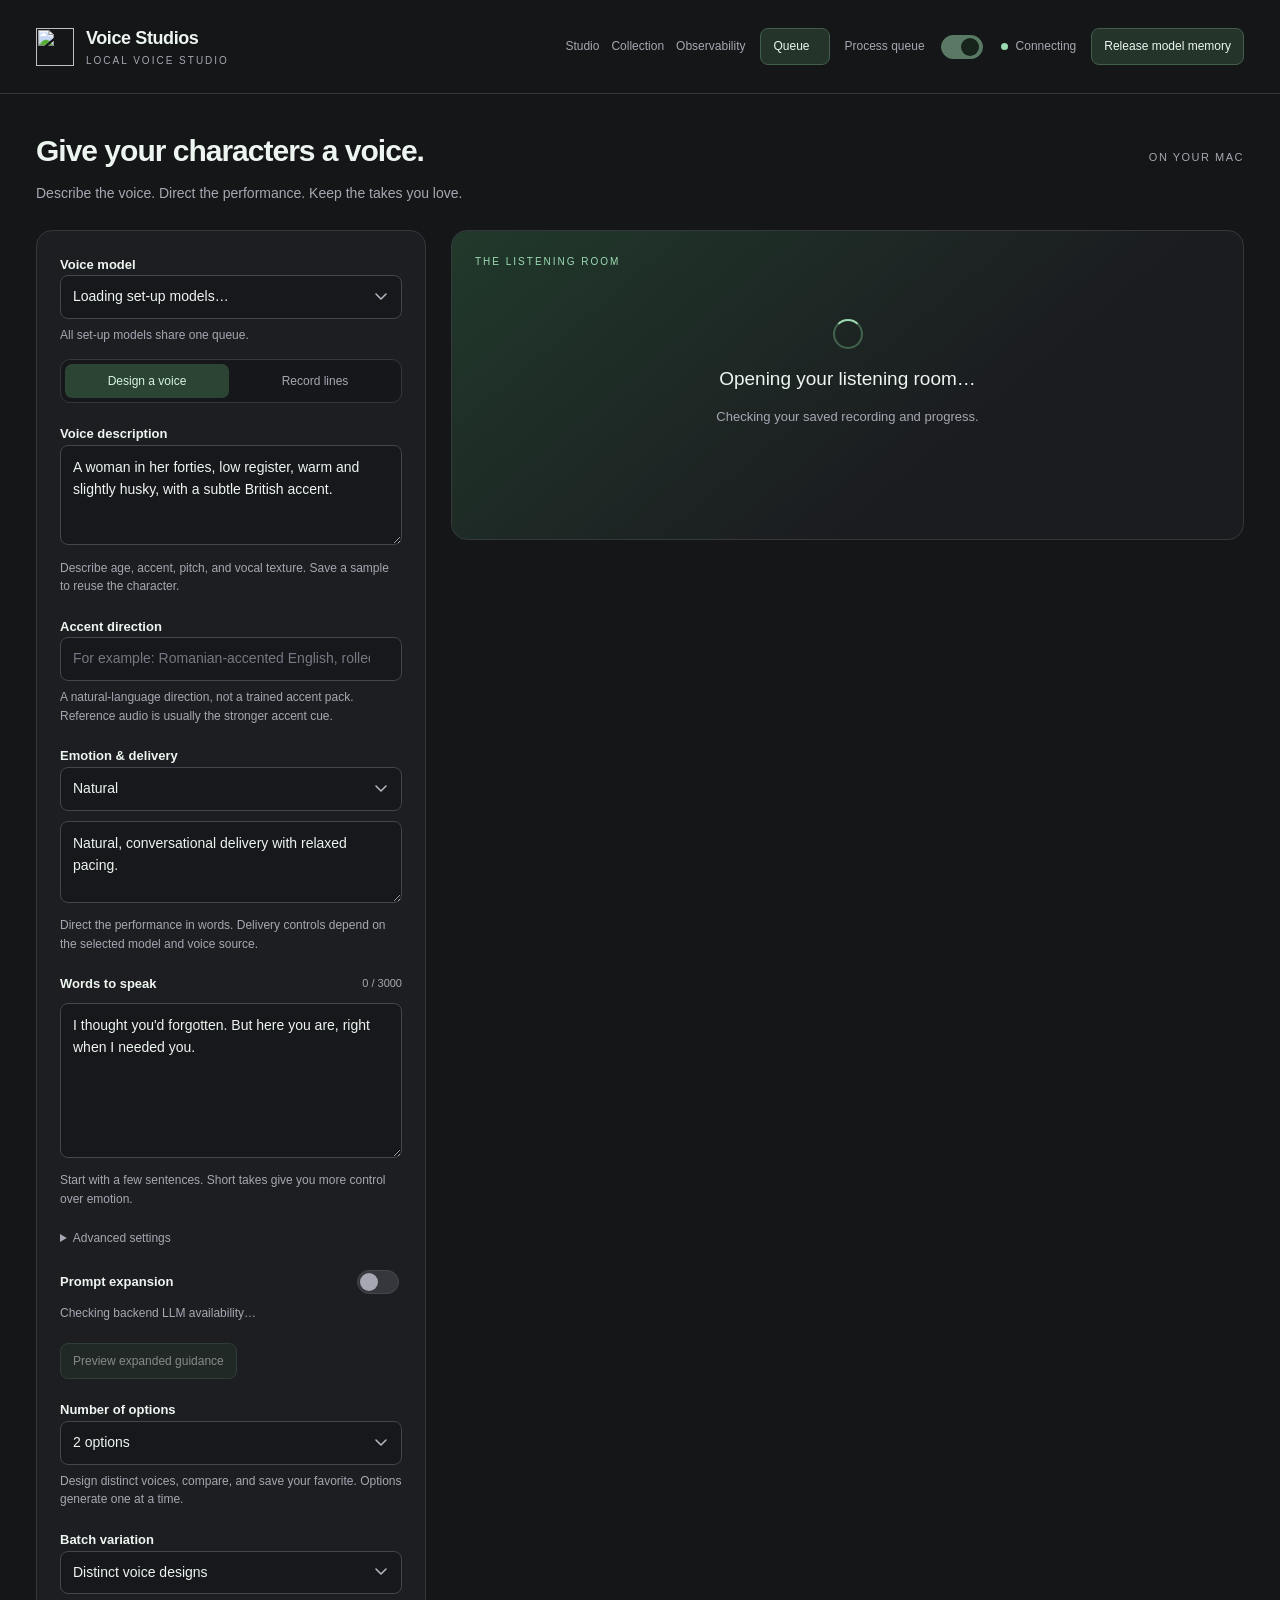
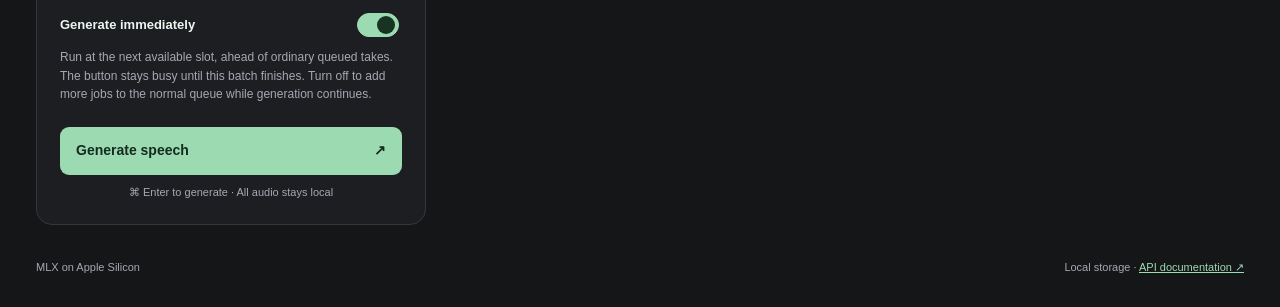
==== commit c3ad2b01: "Add a Process queue switch to the studio header Every page header gets an accessible Process queue s" ====
--- a/ui/index.html
+++ b/ui/index.html
@@ -9,7 +9,7 @@
 <link rel="icon" sizes="16x16 32x32 48x48" href="/favicon.ico">
 <link rel="apple-touch-icon" sizes="180x180" href="/apple-touch-icon.png">
 <style>
-:root{--bg:#151617;--panel:#1d1e21;--line:#36373d;--muted:#a7a7b3;--text:#edf5f0;--accent:#9cdbb2;--sub:#24342b;color-scheme:dark}*{box-sizing:border-box}body{margin:0;background:var(--bg);color:var(--text);font:14px/1.55 -apple-system,BlinkMacSystemFont,"Segoe UI",sans-serif}button,input,select,textarea{font:inherit}button,a{touch-action:manipulation}button{cursor:pointer}button:disabled{opacity:.5;cursor:wait}button:focus-visible,input:focus-visible,select:focus-visible,textarea:focus-visible,a:focus-visible{outline:2px solid var(--accent);outline-offset:3px}header{max-width:1400px;padding:25px 36px;margin:auto;border-bottom:1px solid var(--line);display:flex;align-items:center;justify-content:space-between;gap:15px}.brand{display:flex;align-items:center;gap:12px}.mark{height:38px;width:38px;flex-shrink:0;display:block}.brand strong{font-size:18px;letter-spacing:-.4px}.brand small{display:block;color:var(--muted);font-size:10px;letter-spacing:2px;text-transform:uppercase}.top-actions{display:flex;align-items:center;gap:15px}.status{color:var(--muted);font-size:12px}.status:before{content:'';display:inline-block;width:7px;height:7px;background:var(--accent);border-radius:50%;margin-right:8px}.status[data-offline=true]:before{background:#f09b9b}main{max-width:1400px;padding:34px 36px;margin:auto}.intro{display:flex;justify-content:space-between;align-items:baseline;margin-bottom:25px}h1{margin:0;font-size:30px;font-weight:550;letter-spacing:-1px}.intro p{margin:8px 0 0;color:var(--muted)}.tag{font-size:11px;color:var(--muted);letter-spacing:1.5px;text-transform:uppercase}.layout{display:grid;grid-template-columns:390px minmax(0,1fr);gap:25px;align-items:start}.panel{background:var(--panel);border:1px solid var(--line);border-radius:16px;padding:23px}.label{display:flex;align-items:center;justify-content:space-between;margin:0 0 9px}label,.label strong{font-weight:550;font-size:13px}.hint{font-size:12px;color:var(--muted);margin:7px 0 0}.field{margin-top:20px}input,select,textarea{width:100%;border:1px solid #45454e;background:#17181b;border-radius:8px;padding:10px 12px;color:var(--text)}textarea{resize:vertical;line-height:1.6;min-height:100px}textarea::placeholder,input::placeholder{color:#777785}.tabs{display:flex;gap:4px;padding:4px;background:#16171a;border:1px solid var(--line);border-radius:10px;margin-bottom:20px}.tabs button{flex:1;border:0;border-radius:7px;background:none;color:var(--muted);padding:8px 5px;font-size:12px}.tabs button[aria-selected=true]{background:#2b4434;color:#d5f4df}.two{display:grid;grid-template-columns:1fr 1fr;gap:13px}.primary{border:0;background:var(--accent);color:#152b1e;font-weight:650;border-radius:9px;padding:13px 16px;width:100%;margin-top:23px;display:flex;justify-content:space-between}.primary:hover:not(:disabled){background:#b4eac5}.secondary{border:1px solid #425d4c;background:var(--sub);color:var(--text);border-radius:8px;padding:8px 12px;font-size:12px;text-decoration:none;display:inline-block}.secondary:hover:not(:disabled){background:#314a3b}.plain{border:0;background:none;color:var(--accent);font-size:12px;padding:0}.tiny{font-size:11px;color:var(--muted)}summary{cursor:pointer;color:var(--muted);font-size:12px;margin-top:20px}details .two{margin-top:14px}.reference{padding:14px;border:1px dashed #5c7665;border-radius:10px}.reference input{padding:5px;margin-top:10px}audio{width:100%;height:40px}.reference audio{margin-top:10px}.reference .secondary{margin-top:10px}.error{margin:16px 0 0;padding:12px;background:#38252a;border:1px solid #835464;border-radius:8px;color:#ffd1dc;font-size:13px;overflow-wrap:anywhere}.output{background:linear-gradient(140deg,#21392b,#1b1c20 65%);min-height:310px;position:relative;overflow:hidden}.output-top{display:flex;justify-content:space-between;gap:15px;align-items:center}.eyebrow{font-size:10px;text-transform:uppercase;letter-spacing:2px;color:var(--accent)}h2{font-size:20px;font-weight:500;letter-spacing:-.4px;margin:8px 0}.empty{text-align:center;padding:55px 10px 30px}.empty .symbol{color:var(--accent);font-size:43px;letter-spacing:3px}.empty p{max-width:340px;margin:8px auto;color:var(--muted);font-size:13px}canvas{width:100%;height:110px;display:block;margin-top:14px}.result-meta{font-size:12px;color:var(--muted);margin-top:12px;display:flex;justify-content:space-between;gap:12px;flex-wrap:wrap}.result-tools{display:flex;gap:10px;flex-wrap:wrap;margin-top:16px}.save-row{display:flex;gap:8px;margin-top:18px;padding-top:18px;border-top:1px solid var(--line)}.save-row input{flex:1;min-width:0}.path{font:10px/1.6 ui-monospace,monospace;color:var(--muted);overflow-wrap:anywhere;margin:14px 0 0}.working{padding:50px 20px;text-align:center}.working strong{display:block;font-size:19px;font-weight:500;margin-top:15px}.working p{font-size:13px;color:var(--muted)}.spinner{height:30px;width:30px;border:2px solid #42644e;border-top-color:var(--accent);border-radius:50%;margin:auto;animation:spin 1s linear infinite}@keyframes spin{to{transform:rotate(360deg)}}.library{margin-top:23px}.section-top{display:flex;justify-content:space-between;align-items:center;gap:15px}.section-top h2{margin:0}.section-top .tabs{margin:0;width:220px}.search{margin:17px 0}.cards{display:grid;gap:12px;max-height:700px;overflow:auto}.card{padding:16px;border:1px solid var(--line);border-radius:10px;background:#191a1d}.card-title{display:flex;justify-content:space-between;gap:12px}.card strong{font-size:13px;font-weight:550}.card p{color:var(--muted);font-size:12px;margin:7px 0;white-space:pre-wrap;overflow-wrap:anywhere}.card audio{margin-top:8px}.card-actions{display:flex;gap:8px;flex-wrap:wrap;margin-top:10px}.notice{color:#edc59a;font-size:12px;margin-top:12px}.shortcut{text-align:center;font-size:11px;color:var(--muted);margin:9px 0 0}footer{max-width:1400px;margin:auto;padding:0 36px 30px;color:var(--muted);font-size:11px;display:flex;justify-content:space-between;gap:16px}footer a{color:var(--accent)}[hidden]{display:none!important}.sr-only{position:absolute;width:1px;height:1px;overflow:hidden;clip-path:inset(50%)}@media(max-width:1000px){.layout{grid-template-columns:330px minmax(0,1fr)}main{padding:28px 22px}.panel{padding:20px}header{padding:22px}.tag{display:none}}@media(max-width:720px){.layout{grid-template-columns:1fr}.intro{display:block}header{flex-wrap:wrap}.top-actions{gap:10px}h1{font-size:27px}main{padding:25px 16px}.section-top{flex-wrap:wrap}.section-top .tabs{width:100%}.save-row{flex-wrap:wrap}.save-row input{flex-basis:100%}footer{padding:0 18px 25px;flex-direction:column}.cards{max-height:none}}@media(prefers-reduced-motion:reduce){.spinner{animation:none}}
+:root{--bg:#151617;--panel:#1d1e21;--line:#36373d;--muted:#a7a7b3;--text:#edf5f0;--accent:#9cdbb2;--sub:#24342b;color-scheme:dark}*{box-sizing:border-box}body{margin:0;background:var(--bg);color:var(--text);font:14px/1.55 -apple-system,BlinkMacSystemFont,"Segoe UI",sans-serif}button,input,select,textarea{font:inherit}button,a{touch-action:manipulation}button{cursor:pointer}button:disabled{opacity:.5;cursor:wait}button:focus-visible,input:focus-visible,select:focus-visible,textarea:focus-visible,a:focus-visible{outline:2px solid var(--accent);outline-offset:3px}header{max-width:1400px;padding:25px 36px;margin:auto;border-bottom:1px solid var(--line);display:flex;align-items:center;justify-content:space-between;gap:15px}.brand{display:flex;align-items:center;gap:12px;flex-shrink:0}.mark{height:38px;width:38px;flex-shrink:0;display:block}.brand strong{font-size:18px;letter-spacing:-.4px}.brand small{display:block;color:var(--muted);font-size:10px;letter-spacing:2px;text-transform:uppercase}.top-actions{display:flex;align-items:center;gap:15px;flex-wrap:wrap;justify-content:flex-end;row-gap:8px}.status{color:var(--muted);font-size:12px}.status:before{content:'';display:inline-block;width:7px;height:7px;background:var(--accent);border-radius:50%;margin-right:8px}.status[data-offline=true]:before{background:#f09b9b}.status[data-paused=true]:before{background:#e3c27d}header .help-toggle-row{margin:0;gap:6px}header .help-toggle-row>label{flex:none}.queue-switch{gap:8px;font-weight:400;color:var(--muted);font-size:12px;white-space:nowrap;cursor:pointer}main{max-width:1400px;padding:34px 36px;margin:auto}.intro{display:flex;justify-content:space-between;align-items:baseline;margin-bottom:25px}h1{margin:0;font-size:30px;font-weight:550;letter-spacing:-1px}.intro p{margin:8px 0 0;color:var(--muted)}.tag{font-size:11px;color:var(--muted);letter-spacing:1.5px;text-transform:uppercase}.layout{display:grid;grid-template-columns:390px minmax(0,1fr);gap:25px;align-items:start}.panel{background:var(--panel);border:1px solid var(--line);border-radius:16px;padding:23px}.label{display:flex;align-items:center;justify-content:space-between;margin:0 0 9px}label,.label strong{font-weight:550;font-size:13px}.hint{font-size:12px;color:var(--muted);margin:7px 0 0}.field{margin-top:20px}input,select,textarea{width:100%;border:1px solid #45454e;background:#17181b;border-radius:8px;padding:10px 12px;color:var(--text)}textarea{resize:vertical;line-height:1.6;min-height:100px}textarea::placeholder,input::placeholder{color:#777785}.tabs{display:flex;gap:4px;padding:4px;background:#16171a;border:1px solid var(--line);border-radius:10px;margin-bottom:20px}.tabs button{flex:1;border:0;border-radius:7px;background:none;color:var(--muted);padding:8px 5px;font-size:12px}.tabs button[aria-selected=true]{background:#2b4434;color:#d5f4df}.two{display:grid;grid-template-columns:1fr 1fr;gap:13px}.primary{border:0;background:var(--accent);color:#152b1e;font-weight:650;border-radius:9px;padding:13px 16px;width:100%;margin-top:23px;display:flex;justify-content:space-between}.primary:hover:not(:disabled){background:#b4eac5}.secondary{border:1px solid #425d4c;background:var(--sub);color:var(--text);border-radius:8px;padding:8px 12px;font-size:12px;text-decoration:none;display:inline-block}.secondary:hover:not(:disabled){background:#314a3b}.plain{border:0;background:none;color:var(--accent);font-size:12px;padding:0}.tiny{font-size:11px;color:var(--muted)}summary{cursor:pointer;color:var(--muted);font-size:12px;margin-top:20px}details .two{margin-top:14px}.reference{padding:14px;border:1px dashed #5c7665;border-radius:10px}.reference input{padding:5px;margin-top:10px}audio{width:100%;height:40px}.reference audio{margin-top:10px}.reference .secondary{margin-top:10px}.error{margin:16px 0 0;padding:12px;background:#38252a;border:1px solid #835464;border-radius:8px;color:#ffd1dc;font-size:13px;overflow-wrap:anywhere}.output{background:linear-gradient(140deg,#21392b,#1b1c20 65%);min-height:310px;position:relative;overflow:hidden}.output-top{display:flex;justify-content:space-between;gap:15px;align-items:center}.eyebrow{font-size:10px;text-transform:uppercase;letter-spacing:2px;color:var(--accent)}h2{font-size:20px;font-weight:500;letter-spacing:-.4px;margin:8px 0}.empty{text-align:center;padding:55px 10px 30px}.empty .symbol{color:var(--accent);font-size:43px;letter-spacing:3px}.empty p{max-width:340px;margin:8px auto;color:var(--muted);font-size:13px}canvas{width:100%;height:110px;display:block;margin-top:14px}.result-meta{font-size:12px;color:var(--muted);margin-top:12px;display:flex;justify-content:space-between;gap:12px;flex-wrap:wrap}.result-tools{display:flex;gap:10px;flex-wrap:wrap;margin-top:16px}.save-row{display:flex;gap:8px;margin-top:18px;padding-top:18px;border-top:1px solid var(--line)}.save-row input{flex:1;min-width:0}.path{font:10px/1.6 ui-monospace,monospace;color:var(--muted);overflow-wrap:anywhere;margin:14px 0 0}.working{padding:50px 20px;text-align:center}.working strong{display:block;font-size:19px;font-weight:500;margin-top:15px}.working p{font-size:13px;color:var(--muted)}.spinner{height:30px;width:30px;border:2px solid #42644e;border-top-color:var(--accent);border-radius:50%;margin:auto;animation:spin 1s linear infinite}@keyframes spin{to{transform:rotate(360deg)}}.library{margin-top:23px}.section-top{display:flex;justify-content:space-between;align-items:center;gap:15px}.section-top h2{margin:0}.section-top .tabs{margin:0;width:220px}.search{margin:17px 0}.cards{display:grid;gap:12px;max-height:700px;overflow:auto}.card{padding:16px;border:1px solid var(--line);border-radius:10px;background:#191a1d}.card-title{display:flex;justify-content:space-between;gap:12px}.card strong{font-size:13px;font-weight:550}.card p{color:var(--muted);font-size:12px;margin:7px 0;white-space:pre-wrap;overflow-wrap:anywhere}.card audio{margin-top:8px}.card-actions{display:flex;gap:8px;flex-wrap:wrap;margin-top:10px}.notice{color:#edc59a;font-size:12px;margin-top:12px}.shortcut{text-align:center;font-size:11px;color:var(--muted);margin:9px 0 0}footer{max-width:1400px;margin:auto;padding:0 36px 30px;color:var(--muted);font-size:11px;display:flex;justify-content:space-between;gap:16px}footer a{color:var(--accent)}[hidden]{display:none!important}.sr-only{position:absolute;width:1px;height:1px;overflow:hidden;clip-path:inset(50%)}@media(max-width:1000px){.layout{grid-template-columns:330px minmax(0,1fr)}main{padding:28px 22px}.panel{padding:20px}header{padding:22px}.tag{display:none}}@media(max-width:720px){.layout{grid-template-columns:1fr}.intro{display:block}header{flex-wrap:wrap}.top-actions{gap:10px}h1{font-size:27px}main{padding:25px 16px}.section-top{flex-wrap:wrap}.section-top .tabs{width:100%}.save-row{flex-wrap:wrap}.save-row input{flex-basis:100%}footer{padding:0 18px 25px;flex-direction:column}.cards{max-height:none}}@media(prefers-reduced-motion:reduce){.spinner{animation:none}}
 
 .library-filters{display:grid;grid-template-columns:1fr 1fr;gap:12px;margin-bottom:16px}.library-filters label{display:block;font-size:11px;color:var(--muted);margin-bottom:5px}.tag-list{display:flex;flex-wrap:wrap;gap:6px;margin:10px 0}.tag-chip{border:1px solid #42664e;border-radius:20px;background:#263e2e;color:#c7efd5;padding:3px 9px;font-size:11px;max-width:100%;overflow-wrap:anywhere}.pagination{display:flex;justify-content:space-between;align-items:center;gap:12px;margin-top:16px}.pagination .secondary:disabled{cursor:default}.catalog-count{color:var(--muted);font-size:12px;margin:0 0 12px}.voice-editor{width:min(540px,calc(100vw - 32px));background:var(--panel);color:var(--text);border:1px solid #4c6956;border-radius:16px;padding:26px;max-height:90vh;overflow:auto}.voice-editor::backdrop{background:#09090cc7;backdrop-filter:blur(4px)}.voice-editor h2{margin-top:0}.voice-editor label{display:block;margin:18px 0 7px}.voice-editor textarea{min-height:115px}.dialog-actions{display:flex;justify-content:flex-end;gap:10px;margin-top:23px}.dialog-actions .primary{width:auto;margin:0}.voice-editor .hint{margin-top:8px}.voice-notice{color:var(--accent);font-size:12px;margin:10px 0}.library-description{white-space:pre-wrap}.header-links{display:flex;gap:12px;align-items:center}.header-links a{font-size:12px;color:var(--muted);text-decoration:none}.header-links a:hover{color:var(--accent)}@media(max-width:720px){.library-filters{grid-template-columns:1fr}.header-links{display:none}}
 
@@ -68,6 +68,8 @@
 input:not([type="checkbox"]):disabled,textarea:disabled,select:disabled{background-color:#34373d;border-color:#656a74;color:#c6cbd3;-webkit-text-fill-color:#c6cbd3;opacity:1;cursor:not-allowed}
 input:disabled::placeholder,textarea:disabled::placeholder{color:#aeb5c0;opacity:1}
 .generation-elapsed{font-variant-numeric:tabular-nums;color:var(--accent);margin:14px 0}
+.generation-progress{margin:-6px 0 14px}.progress-track{height:6px;border-radius:999px;background:var(--line);overflow:hidden}.progress-fill{display:block;width:0;height:100%;border-radius:inherit;background:var(--accent);transition:width .4s ease}.progress-label{margin:6px 0 0;font-size:12px;color:var(--muted);font-variant-numeric:tabular-nums}.progress-label:empty{display:none}
+.queue-entry-content .queue-progress{height:4px;max-width:220px;margin-top:5px}@media(prefers-reduced-motion:reduce){.progress-fill{transition:none}}
 .transcript-actions{display:flex;align-items:center;flex-wrap:wrap;gap:8px;margin-top:10px}.transcript-actions .hint{margin:0}
 #delivery-field>.control-stack:empty{display:none}
 #form .control-stack{display:grid;gap:16px}
@@ -136,7 +138,7 @@
 <!-- page-assets -->
 </head>
 <body>
-<header><a class="brand" id="brand-home" href="/" aria-label="Voice Studios home"><img class="mark" src="/assets/icon.svg" width="38" height="38" alt="" aria-hidden="true"><div><strong id="brand-name">Voice Studios</strong><small>Local voice studio</small></div></a><div class="top-actions"><nav class="header-links" aria-label="Studio navigation"><a href="/" id="studio-link">Studio</a><a href="/collection" id="catalog-link">Collection</a><a href="/observability" id="observability-link">Observability</a></nav><button type="button" class="secondary" id="open-queue" aria-haspopup="dialog">Queue <span id="queue-badge"></span></button><span class="status" id="status">Connecting</span><button class="secondary" id="unload">Release model memory</button></div></header>
+<header><a class="brand" id="brand-home" href="/" aria-label="Voice Studios home"><img class="mark" src="/assets/icon.svg" width="38" height="38" alt="" aria-hidden="true"><div><strong id="brand-name">Voice Studios</strong><small>Local voice studio</small></div></a><div class="top-actions"><nav class="header-links" aria-label="Studio navigation"><a href="/" id="studio-link">Studio</a><a href="/collection" id="catalog-link">Collection</a><a href="/observability" id="observability-link">Observability</a></nav><button type="button" class="secondary" id="open-queue" aria-haspopup="dialog">Queue <span id="queue-badge"></span></button><label class="expansion-switch queue-switch" for="queue-processing"><span>Process queue</span><input id="queue-processing" type="checkbox" role="switch" checked disabled></label><span class="status" id="status">Connecting</span><button class="secondary" id="unload">Release model memory</button></div></header>
 <aside id="recording-return" class="recording-return" aria-label="Current recording" hidden><div class="recording-return-copy"><div class="recording-return-heading" id="recording-return-heading" role="status"></div><p><span id="recording-return-detail"></span><span id="recording-return-elapsed" aria-live="off"></span></p></div><a id="recording-return-link" class="secondary" href="/">Return to recording ↗</a></aside>
 <main><div class="intro"><div><h1 id="page-title">Give your characters a voice.</h1><p id="page-description">Describe the voice. Direct the performance. Keep the takes you love.</p></div><span class="tag" id="model-badge">On your Mac</span></div>
 <p id="queue-service-notice" class="notice" role="status" hidden></p>
@@ -156,7 +158,7 @@
 <div class="field" id="candidate-variation-field"><label for="candidate-variation">Batch variation</label><select id="candidate-variation"><option value="auto">Distinct voice designs</option><option value="seed_only">Same prompt · different seeds</option></select><p class="hint" id="candidate-variation-hint"></p></div>
 <label class="expansion-switch immediate-switch" for="generate-immediately"><span>Generate immediately</span><input id="generate-immediately" type="checkbox" role="switch" checked aria-describedby="immediate-hint"></label><p class="hint" id="immediate-hint">Run at the next available slot, ahead of ordinary queued takes. The button stays busy until this batch finishes. Turn off to add more jobs to the normal queue while generation continues.</p>
 <button class="primary" id="generate" type="submit" aria-busy="false"><span id="generate-label">Generate speech</span><span id="generate-icon" aria-hidden="true">↗</span></button><p id="submission-elapsed" class="generation-elapsed" data-generation-elapsed role="timer" aria-live="off" hidden></p><p class="shortcut">⌘ Enter to generate · All audio stays local</p><p class="error" id="error" role="alert" hidden></p>
-</form><div><section class="panel output" id="listening-room" tabindex="-1" aria-label="Generated audio"><div class="output-top"><span class="eyebrow">The listening room</span><button type="button" class="plain" id="new-seed" hidden>Pick a random seed ↗</button></div><p id="elapsed" class="generation-elapsed" data-generation-elapsed role="timer" aria-live="off" hidden></p><div id="recording-connection" class="notice" hidden><span id="recording-connection-message" role="status"></span><button id="recording-reconnect" type="button" class="plain">Reconnect now</button></div><p id="recording-away-hint" class="hint" hidden>Feel free to browse. Generation continues while you’re away.</p><section id="candidate-results" hidden aria-labelledby="candidate-title"><h2 id="candidate-title">Your voice options</h2><p id="candidate-summary" class="hint" role="status"></p><div id="candidate-cards" class="candidate-grid"></div></section><div class="empty" id="empty" hidden><div class="symbol" aria-hidden="true">▂▅▃▇▂▆▃</div><h2>Your next voice starts here.</h2><p>Generate a take, listen to the performance, then save the voice for your next scene.</p></div><div class="working" id="working"><div class="spinner"></div><strong id="stage">Opening your listening room…</strong><p id="working-description">Checking your saved recording and progress.</p><a id="working-job-resources" href="/observability" hidden>View job charts &amp; logs ↗</a></div><div id="result" hidden><h2 id="result-title">Your latest take</h2><p class="hint" id="direction-summary" hidden></p><details id="result-expansion-details" class="expansion-details" hidden><summary>Expanded prompt for this take</summary><div class="expansion-content"></div></details><canvas id="waveform" aria-label="Waveform of generated speech" role="img"></canvas><audio id="player" controls preload="metadata"></audio><div class="result-meta"><span id="metrics"></span><span id="result-seed"></span></div><p class="notice" id="truncated" hidden>The audio reached its length limit. Try a shorter passage or raise the audio limit.</p><div class="result-tools"><a id="download" class="secondary" download>Download WAV</a><a id="result-resources" class="secondary" href="/observability">Resources &amp; logs ↗</a><button type="button" class="secondary" id="reuse">Reuse settings</button><button type="button" class="secondary" id="adjust-pauses">Adjust pauses</button></div><div class="save-row"><label for="voice-name" class="sr-only">Name this voice</label><input id="voice-name" maxlength="100" placeholder="Name this character voice…"><button type="button" class="secondary" id="save-voice">Save to voice library</button></div><p class="hint" id="save-hint">Use a clean, natural take as your character reference. Up to the first 30 seconds are saved.</p><p id="path" class="path"></p></div></section></div></div>
+</form><div><section class="panel output" id="listening-room" tabindex="-1" aria-label="Generated audio"><div class="output-top"><span class="eyebrow">The listening room</span><button type="button" class="plain" id="new-seed" hidden>Pick a random seed ↗</button></div><p id="elapsed" class="generation-elapsed" data-generation-elapsed role="timer" aria-live="off" hidden></p><div id="generation-progress" class="generation-progress" hidden><div id="generation-progress-bar" class="progress-track" role="progressbar" aria-label="Estimated generation progress" aria-valuemin="0" aria-valuemax="100" aria-valuenow="0"><span class="progress-fill"></span></div><p id="generation-progress-label" class="progress-label"></p></div><div id="recording-connection" class="notice" hidden><span id="recording-connection-message" role="status"></span><button id="recording-reconnect" type="button" class="plain">Reconnect now</button></div><p id="recording-away-hint" class="hint" hidden>Feel free to browse. Generation continues while you’re away.</p><section id="candidate-results" hidden aria-labelledby="candidate-title"><h2 id="candidate-title">Your voice options</h2><p id="candidate-summary" class="hint" role="status"></p><div id="candidate-cards" class="candidate-grid"></div></section><div class="empty" id="empty" hidden><div class="symbol" aria-hidden="true">▂▅▃▇▂▆▃</div><h2>Your next voice starts here.</h2><p>Generate a take, listen to the performance, then save the voice for your next scene.</p></div><div class="working" id="working"><div class="spinner"></div><strong id="stage">Opening your listening room…</strong><p id="working-description">Checking your saved recording and progress.</p><a id="working-job-resources" href="/observability" hidden>View job charts &amp; logs ↗</a></div><div id="result" hidden><h2 id="result-title">Your latest take</h2><p class="hint" id="direction-summary" hidden></p><details id="result-expansion-details" class="expansion-details" hidden><summary>Expanded prompt for this take</summary><div class="expansion-content"></div></details><canvas id="waveform" aria-label="Waveform of generated speech" role="img"></canvas><audio id="player" controls preload="metadata"></audio><div class="result-meta"><span id="metrics"></span><span id="result-seed"></span></div><p class="notice" id="truncated" hidden>The audio reached its length limit. Try a shorter passage or raise the audio limit.</p><div class="result-tools"><a id="download" class="secondary" download>Download WAV</a><a id="result-resources" class="secondary" href="/observability">Resources &amp; logs ↗</a><button type="button" class="secondary" id="reuse">Reuse settings</button><button type="button" class="secondary" id="adjust-pauses">Adjust pauses</button></div><div class="save-row"><label for="voice-name" class="sr-only">Name this voice</label><input id="voice-name" maxlength="100" placeholder="Name this character voice…"><button type="button" class="secondary" id="save-voice">Save to voice library</button></div><p class="hint" id="save-hint">Use a clean, natural take as your character reference. Up to the first 30 seconds are saved.</p><p id="path" class="path"></p></div></section></div></div>
 <section class="panel library" id="voice-catalog"><div class="section-top collection-toolbar"><div class="collection-heading"><h2>Your collection</h2><div class="tabs" role="tablist" aria-label="Collection"><button type="button" role="tab" data-collection="voices" aria-selected="true">Voice library</button><button type="button" role="tab" data-collection="history" aria-selected="false">History</button></div></div><button type="button" class="primary collection-upload" id="upload-voice"><svg viewBox="0 0 24 24" fill="none" stroke="currentColor" stroke-width="1.8" stroke-linecap="round" stroke-linejoin="round" aria-hidden="true"><path d="M12 15V3m-4 4 4-4 4 4M4 14v5a2 2 0 0 0 2 2h12a2 2 0 0 0 2-2v-5"/></svg>Upload voice</button></div><div class="collection-filters" id="collection-filters">
 <div class="collection-search"><label for="search">Search</label><input id="search" type="search" placeholder="Search voice names, descriptions, or tags…"></div>
 <div id="voice-filters" class="voice-filter-fields">
